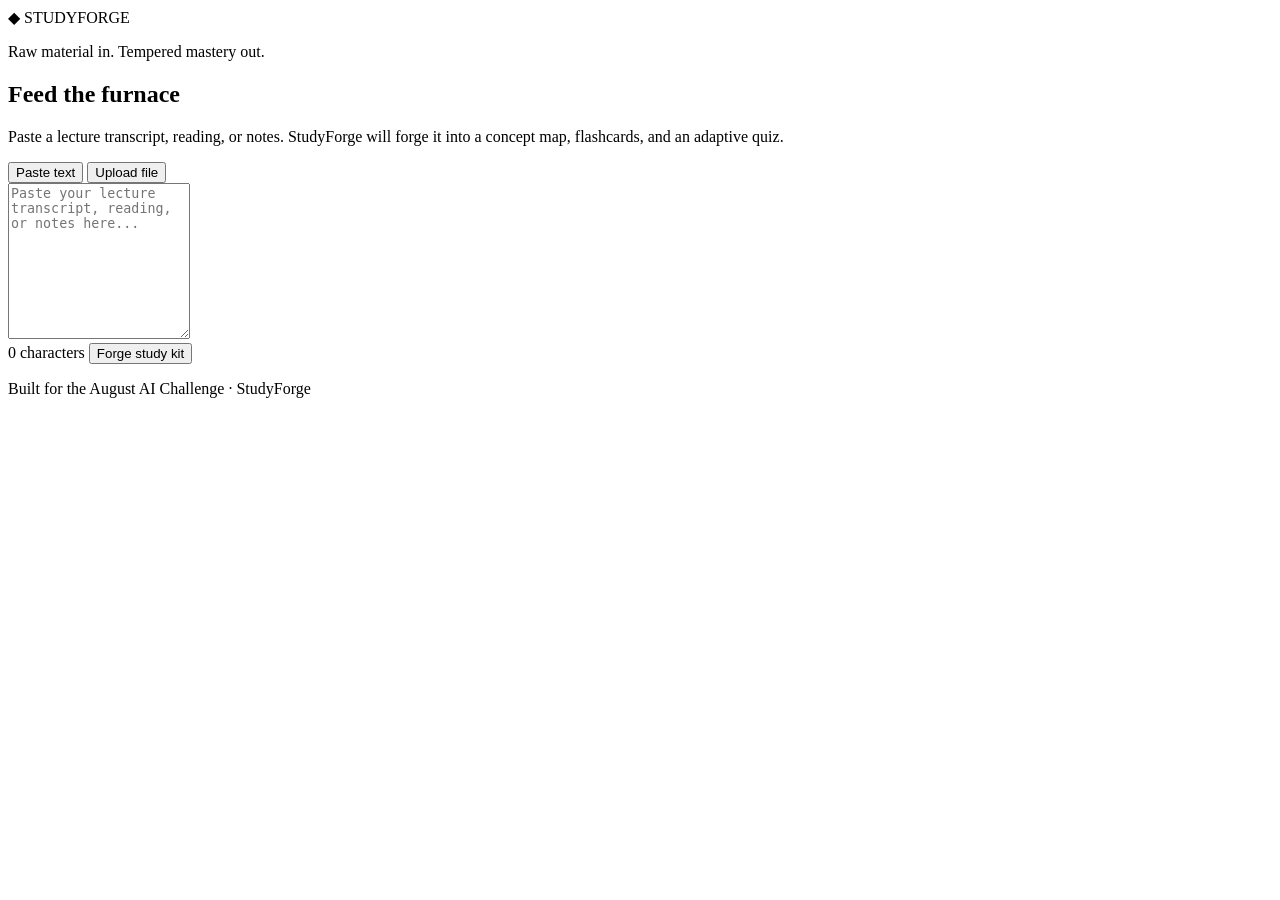
==== index.html @ 406756b8 "Fix" ====
<!DOCTYPE html>
<html lang="en">
<head>
<meta charset="UTF-8" />
<meta name="viewport" content="width=device-width, initial-scale=1.0" />
<title>StudyForge — turn raw material into mastery</title>
<link rel="preconnect" href="https://fonts.googleapis.com">
<link rel="preconnect" href="https://fonts.gstatic.com" crossorigin>
<link href="https://fonts.googleapis.com/css2?family=Space+Grotesk:wght@400;500;700&family=Source+Serif+4:opsz,wght@8..60,400;8..60,600&family=JetBrains+Mono:wght@400;500&display=swap" rel="stylesheet">
<link rel="stylesheet" href="style.css" />
</head>
<body>

  <div class="grid-backdrop" aria-hidden="true"></div>

  <header class="site-header">
    <div class="wordmark">
      <span class="wordmark-mark">&#9670;</span>
      <span>STUDYFORGE</span>
    </div>
    <p class="tagline">Raw material in. Tempered mastery out.</p>
  </header>

  <main id="app">

    <!-- ============ STAGE 1: INTAKE ============ -->
    <section id="intake" class="stage">
      <div class="furnace">
        <h1 class="furnace-title">Feed the furnace</h1>
        <p class="furnace-sub">Paste a lecture transcript, reading, or notes. StudyForge will forge it into a concept map, flashcards, and an adaptive quiz.</p>

        <div class="input-tabs" role="tablist" aria-label="Choose input method">
          <button class="input-tab active" data-tab="paste" role="tab" aria-selected="true">Paste text</button>
          <button class="input-tab" data-tab="file" role="tab" aria-selected="false">Upload file</button>
        </div>

        <div class="input-panel" data-panel="paste">
          <textarea id="source-text" placeholder="Paste your lecture transcript, reading, or notes here..." rows="10"></textarea>
        </div>

        <div class="input-panel" data-panel="file" hidden>
          <label class="dropzone" for="file-input">
            <span class="dropzone-icon">&#8613;</span>
            <span id="dropzone-label">Drop a .txt or .pdf file, or click to browse</span>
            <input type="file" id="file-input" accept=".txt,.pdf" hidden />
          </label>
        </div>

        <div class="furnace-controls">
          <span id="char-count" class="char-count">0 characters</span>
          <button id="forge-btn" class="btn-primary">Forge study kit</button>
        </div>

        <p id="intake-error" class="error-msg" hidden></p>
      </div>
    </section>

    <!-- ============ LOADING ============ -->
    <section id="loading" class="stage" hidden>
      <div class="forging-anim">
        <div class="ember-pulse"></div>
        <p id="loading-label">Heating the material&hellip;</p>
      </div>
    </section>

    <!-- ============ STAGE 2: WORKSHOP ============ -->
    <section id="workshop" class="stage" hidden>

      <div class="workshop-header">
        <h1 id="kit-title" class="kit-title"></h1>
        <button id="restart-btn" class="btn-ghost">&#8592; Forge something new</button>
      </div>

      <nav class="tab-bar" role="tablist" aria-label="Study kit sections">
        <button class="ws-tab active" data-target="panel-summary" role="tab" aria-selected="true">01 · Cheat sheet</button>
        <button class="ws-tab" data-target="panel-map" role="tab" aria-selected="false">02 · Concept map</button>
        <button class="ws-tab" data-target="panel-cards" role="tab" aria-selected="false">03 · Flashcards</button>
        <button class="ws-tab" data-target="panel-quiz" role="tab" aria-selected="false">04 · Quiz</button>
      </nav>

      <div id="panel-summary" class="ws-panel active">
        <div class="cheat-sheet">
          <p id="summary-text"></p>
        </div>
      </div>

      <div id="panel-map" class="ws-panel" hidden>
        <p class="panel-hint">Mastery gauges cool from ember to steel as you prove you know a concept in the quiz.</p>
        <ul id="concept-tree" class="concept-tree"></ul>
      </div>

      <div id="panel-cards" class="ws-panel" hidden>
        <div class="flash-controls">
          <button id="flash-prev" class="btn-ghost" aria-label="Previous flashcard">&#8592;</button>
          <span id="flash-position" class="flash-position"></span>
          <button id="flash-next" class="btn-ghost" aria-label="Next flashcard">&#8594;</button>
        </div>
        <div id="flashcard" class="flashcard" tabindex="0" role="button" aria-label="Flip flashcard">
          <div class="flashcard-inner">
            <div class="flashcard-face flashcard-front">
              <span class="flashcard-label">Question</span>
              <p id="flash-q"></p>
            </div>
            <div class="flashcard-face flashcard-back">
              <span class="flashcard-label">Answer</span>
              <p id="flash-a"></p>
            </div>
          </div>
        </div>
        <p class="flash-hint">Click the card to flip it</p>
      </div>

      <div id="panel-quiz" class="ws-panel" hidden>
        <div id="quiz-progress" class="quiz-progress"></div>
        <div id="quiz-body"></div>
        <div id="quiz-complete" class="quiz-complete" hidden>
          <h2>Quiz complete</h2>
          <p id="quiz-score"></p>
          <button id="retry-weak" class="btn-primary">Retry weak concepts only</button>
        </div>
      </div>

    </section>

  </main>

  <footer class="site-footer">
    <p>Built for the August AI Challenge &middot; StudyForge</p>
  </footer>

  <script src="config.js"></script>
  <script src="app.js"></script>
</body>
</html>
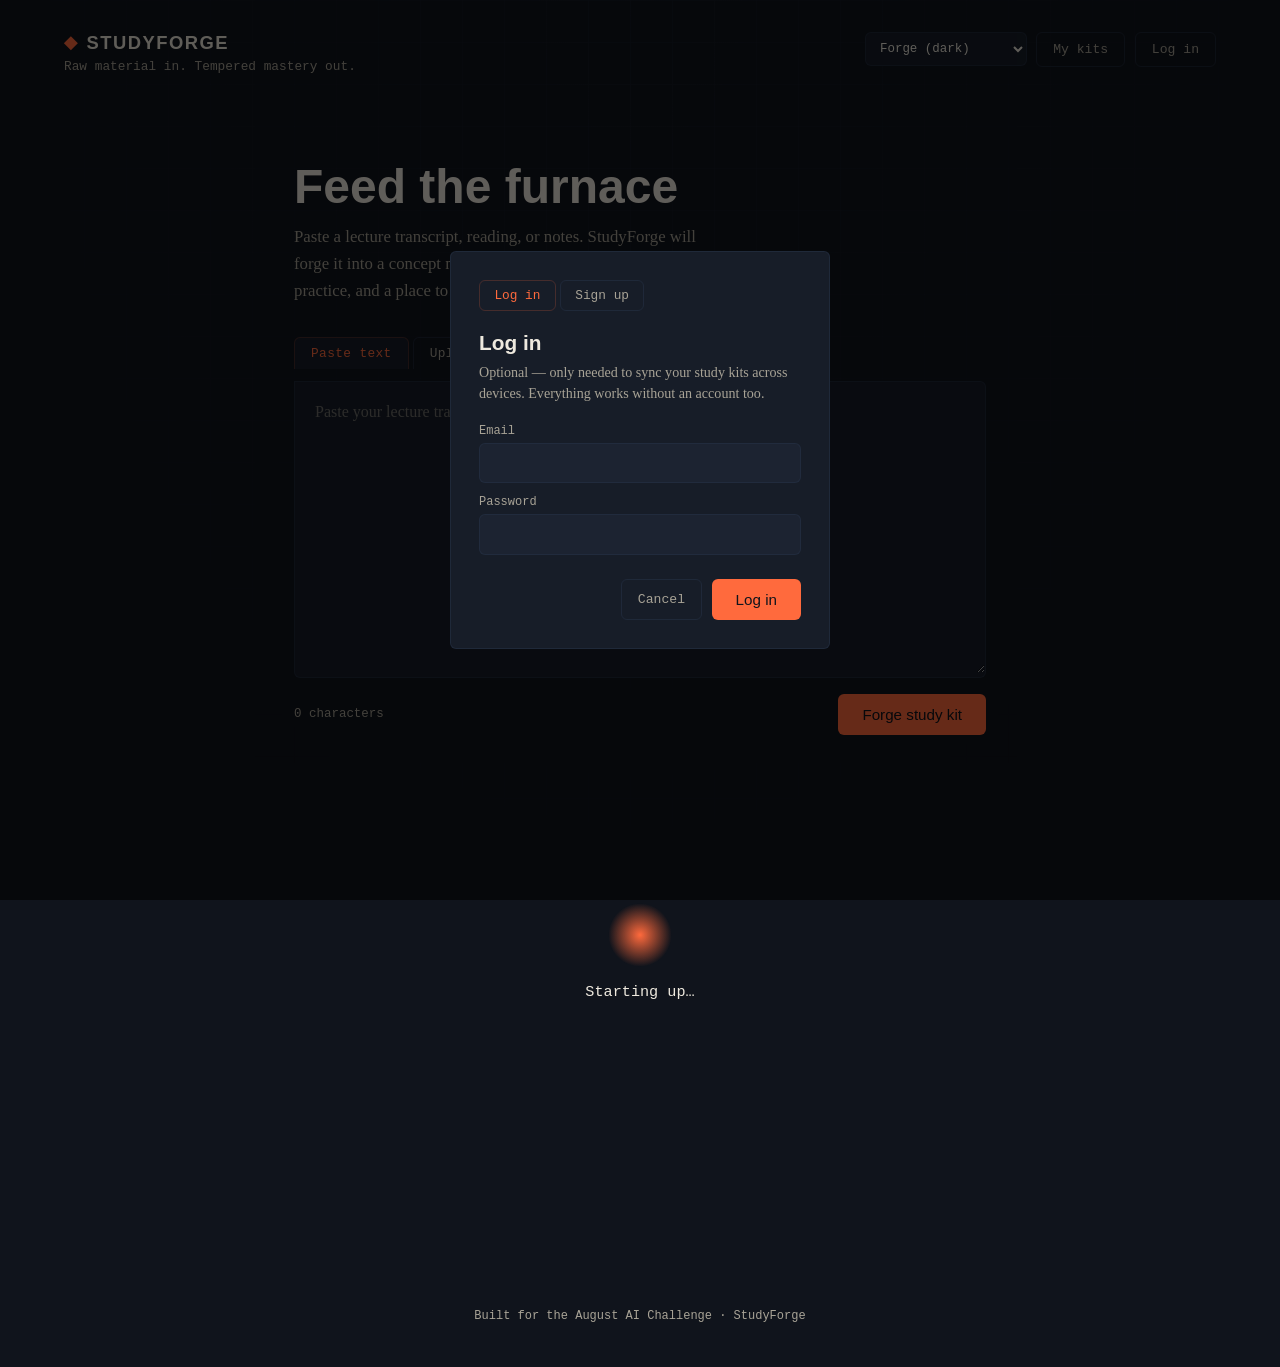
==== commit d2597eb0: "modified and new files added to upgrade the app" ====
--- a/index.html
+++ b/index.html
@@ -8,26 +8,61 @@
 <link rel="preconnect" href="https://fonts.gstatic.com" crossorigin>
 <link href="https://fonts.googleapis.com/css2?family=Space+Grotesk:wght@400;500;700&family=Source+Serif+4:opsz,wght@8..60,400;8..60,600&family=JetBrains+Mono:wght@400;500&display=swap" rel="stylesheet">
 <link rel="stylesheet" href="style.css" />
+<script>
+  // Apply the saved theme before first paint to avoid a flash of the wrong theme.
+  (function () {
+    try {
+      var saved = localStorage.getItem("studyforge_theme") || "forge";
+      document.documentElement.setAttribute("data-theme", saved);
+    } catch (e) {}
+  })();
+</script>
 </head>
 <body>
 
   <div class="grid-backdrop" aria-hidden="true"></div>
 
   <header class="site-header">
-    <div class="wordmark">
-      <span class="wordmark-mark">&#9670;</span>
-      <span>STUDYFORGE</span>
+    <div class="header-left">
+      <div class="wordmark">
+        <span class="wordmark-mark">&#9670;</span>
+        <span>STUDYFORGE</span>
+      </div>
+      <p class="tagline">Raw material in. Tempered mastery out.</p>
     </div>
-    <p class="tagline">Raw material in. Tempered mastery out.</p>
+
+    <div class="header-right">
+      <div class="theme-switcher">
+        <label for="theme-select" class="visually-hidden">Theme</label>
+        <select id="theme-select">
+          <option value="forge">Forge (dark)</option>
+          <option value="daylight">Daylight (light)</option>
+          <option value="midnight">Midnight Focus</option>
+          <option value="contrast">High Contrast</option>
+        </select>
+      </div>
+      <button id="history-btn" class="btn-ghost">My kits</button>
+      <div id="auth-area"></div>
+    </div>
   </header>
 
   <main id="app">
+
+    <!-- ============ STAGE 0: HISTORY ============ -->
+    <section id="history" class="stage" hidden>
+      <div class="history-header">
+        <h1 class="furnace-title">Your study kits</h1>
+        <button id="history-close" class="btn-ghost">&#8592; Back</button>
+      </div>
+      <p id="history-empty" class="panel-hint" hidden>Nothing forged yet — go make your first study kit.</p>
+      <ul id="history-list" class="history-list"></ul>
+    </section>
 
     <!-- ============ STAGE 1: INTAKE ============ -->
     <section id="intake" class="stage">
       <div class="furnace">
         <h1 class="furnace-title">Feed the furnace</h1>
-        <p class="furnace-sub">Paste a lecture transcript, reading, or notes. StudyForge will forge it into a concept map, flashcards, and an adaptive quiz.</p>
+        <p class="furnace-sub">Paste a lecture transcript, reading, or notes. StudyForge will forge it into a concept map, flashcards, a quiz, short-answer practice, and a place to ask follow-up questions.</p>
 
         <div class="input-tabs" role="tablist" aria-label="Choose input method">
           <button class="input-tab active" data-tab="paste" role="tab" aria-selected="true">Paste text</button>
@@ -55,11 +90,12 @@
       </div>
     </section>
 
-    <!-- ============ LOADING ============ -->
+    <!-- ============ LOADING (real stage-by-stage progress) ============ -->
     <section id="loading" class="stage" hidden>
       <div class="forging-anim">
         <div class="ember-pulse"></div>
-        <p id="loading-label">Heating the material&hellip;</p>
+        <p id="loading-label">Starting up&hellip;</p>
+        <p id="loading-sublabel" class="loading-sublabel"></p>
       </div>
     </section>
 
@@ -76,6 +112,8 @@
         <button class="ws-tab" data-target="panel-map" role="tab" aria-selected="false">02 · Concept map</button>
         <button class="ws-tab" data-target="panel-cards" role="tab" aria-selected="false">03 · Flashcards</button>
         <button class="ws-tab" data-target="panel-quiz" role="tab" aria-selected="false">04 · Quiz</button>
+        <button class="ws-tab" data-target="panel-short" role="tab" aria-selected="false">05 · Short answer</button>
+        <button class="ws-tab" data-target="panel-ask" role="tab" aria-selected="false">06 · Ask</button>
       </nav>
 
       <div id="panel-summary" class="ws-panel active">
@@ -85,7 +123,7 @@
       </div>
 
       <div id="panel-map" class="ws-panel" hidden>
-        <p class="panel-hint">Mastery gauges cool from ember to steel as you prove you know a concept in the quiz.</p>
+        <p class="panel-hint">Mastery gauges cool from ember to steel to green as you prove you know a concept in the quiz.</p>
         <ul id="concept-tree" class="concept-tree"></ul>
       </div>
 
@@ -120,9 +158,46 @@
         </div>
       </div>
 
+      <div id="panel-short" class="ws-panel" hidden>
+        <p class="panel-hint">Write your answer in your own words — you'll get feedback on what's there and what's missing.</p>
+        <div id="short-answer-list"></div>
+      </div>
+
+      <div id="panel-ask" class="ws-panel" hidden>
+        <p class="panel-hint">Ask anything about this material. Answers are grounded in what you actually gave StudyForge.</p>
+        <div id="ask-thread" class="ask-thread"></div>
+        <form id="ask-form" class="ask-form">
+          <input id="ask-input" type="text" placeholder="e.g. What's the difference between X and Y?" autocomplete="off" />
+          <button type="submit" class="btn-primary">Ask</button>
+        </form>
+      </div>
+
     </section>
 
   </main>
+
+  <!-- ============ AUTH MODAL ============ -->
+  <div id="auth-modal" class="modal-backdrop" hidden>
+    <div class="modal" role="dialog" aria-modal="true" aria-labelledby="auth-modal-title">
+      <div class="modal-tabs">
+        <button class="modal-tab active" data-mode="login">Log in</button>
+        <button class="modal-tab" data-mode="signup">Sign up</button>
+      </div>
+      <h2 id="auth-modal-title" class="modal-title">Log in</h2>
+      <p class="modal-sub">Optional — only needed to sync your study kits across devices. Everything works without an account too.</p>
+      <form id="auth-form">
+        <label class="field-label" for="auth-email">Email</label>
+        <input id="auth-email" type="email" required autocomplete="email" />
+        <label class="field-label" for="auth-password">Password</label>
+        <input id="auth-password" type="password" required autocomplete="current-password" minlength="8" />
+        <p id="auth-error" class="error-msg" hidden></p>
+        <div class="modal-actions">
+          <button type="button" id="auth-cancel" class="btn-ghost">Cancel</button>
+          <button type="submit" id="auth-submit" class="btn-primary">Log in</button>
+        </div>
+      </form>
+    </div>
+  </div>
 
   <footer class="site-footer">
     <p>Built for the August AI Challenge &middot; StudyForge</p>
--- a/style.css
+++ b/style.css
@@ -0,0 +1,846 @@
+/* ============================================================
+   StudyForge — design tokens
+   Metaphor: raw material -> forged, tempered study tools.
+   Ember (warm) = untested / weak. Steel (cool) = reviewing.
+   Tempered green = mastered.
+   ============================================================ */
+
+:root,
+[data-theme="forge"] {
+  --ink: #10141c;
+  --ink-raised: #171d28;
+  --ink-card: #1c2331;
+  --blueprint-line: #26314599;
+  --paper: #eee9de;
+  --paper-dim: #a8a396;
+  --ember: #ff6a3d;
+  --ember-dim: #ff6a3d33;
+  --steel: #5b9bd5;
+  --steel-dim: #5b9bd533;
+  --tempered: #6fcf97;
+  --danger: #ff5c5c;
+  --grid-opacity: 0.35;
+}
+
+[data-theme="daylight"] {
+  --ink: #f4f1e8;
+  --ink-raised: #ffffff;
+  --ink-card: #ffffff;
+  --blueprint-line: #c9c2ac99;
+  --paper: #2a2620;
+  --paper-dim: #756e5e;
+  --ember: #d9622f;
+  --ember-dim: #d9622f22;
+  --steel: #2f6fa8;
+  --steel-dim: #2f6fa822;
+  --tempered: #2f8a5c;
+  --danger: #c93b3b;
+  --grid-opacity: 0.25;
+}
+
+[data-theme="midnight"] {
+  --ink: #0b0c0e;
+  --ink-raised: #131416;
+  --ink-card: #17181b;
+  --blueprint-line: #2a2c3099;
+  --paper: #d8d8d8;
+  --paper-dim: #85868a;
+  --ember: #c9a15a;
+  --ember-dim: #c9a15a2b;
+  --steel: #6b7580;
+  --steel-dim: #6b75802b;
+  --tempered: #6f9c81;
+  --danger: #b5605f;
+  --grid-opacity: 0.15;
+}
+
+[data-theme="contrast"] {
+  --ink: #000000;
+  --ink-raised: #0d0d0d;
+  --ink-card: #000000;
+  --blueprint-line: #ffffff55;
+  --paper: #ffffff;
+  --paper-dim: #d9d9d9;
+  --ember: #ffb400;
+  --ember-dim: #ffb40044;
+  --steel: #66d9ff;
+  --steel-dim: #66d9ff44;
+  --tempered: #5cff8f;
+  --danger: #ff6b6b;
+  --grid-opacity: 0.1;
+}
+
+:root {
+  --font-display: 'Space Grotesk', sans-serif;
+  --font-body: 'Source Serif 4', serif;
+  --font-mono: 'JetBrains Mono', monospace;
+  --radius: 6px;
+}
+
+* { box-sizing: border-box; }
+
+html, body {
+  margin: 0;
+  padding: 0;
+  background: var(--ink);
+  color: var(--paper);
+  font-family: var(--font-body);
+  min-height: 100vh;
+}
+
+body {
+  position: relative;
+  overflow-x: hidden;
+  transition: background 0.2s ease, color 0.2s ease;
+}
+
+[data-theme="contrast"] * {
+  border-color: var(--blueprint-line) !important;
+}
+
+.visually-hidden {
+  position: absolute;
+  width: 1px; height: 1px;
+  overflow: hidden;
+  clip: rect(0 0 0 0);
+}
+
+.grid-backdrop {
+  position: fixed;
+  inset: 0;
+  z-index: 0;
+  pointer-events: none;
+  background-image:
+    linear-gradient(var(--blueprint-line) 1px, transparent 1px),
+    linear-gradient(90deg, var(--blueprint-line) 1px, transparent 1px);
+  background-size: 42px 42px;
+  opacity: var(--grid-opacity);
+  mask-image: radial-gradient(ellipse at top, black, transparent 75%);
+}
+
+.site-header, main, .site-footer, .modal-backdrop {
+  position: relative;
+  z-index: 1;
+}
+
+/* ---------- Header ---------- */
+
+.site-header {
+  padding: 2rem clamp(1.25rem, 5vw, 4rem) 1rem;
+  display: flex;
+  align-items: flex-start;
+  justify-content: space-between;
+  gap: 1.5rem;
+  flex-wrap: wrap;
+}
+
+.header-left { display: flex; flex-direction: column; gap: 0.3rem; }
+
+.header-right {
+  display: flex;
+  align-items: center;
+  gap: 0.6rem;
+  flex-wrap: wrap;
+}
+
+.wordmark {
+  font-family: var(--font-display);
+  font-weight: 700;
+  font-size: 1.15rem;
+  letter-spacing: 0.08em;
+  display: flex;
+  align-items: center;
+  gap: 0.5rem;
+}
+
+.wordmark-mark { color: var(--ember); font-size: 0.9em; }
+
+.tagline {
+  font-family: var(--font-mono);
+  font-size: 0.8rem;
+  color: var(--paper-dim);
+  margin: 0;
+}
+
+.theme-switcher select {
+  font-family: var(--font-mono);
+  font-size: 0.78rem;
+  background: var(--ink-raised);
+  color: var(--paper);
+  border: 1px solid var(--blueprint-line);
+  border-radius: var(--radius);
+  padding: 0.5rem 0.6rem;
+  cursor: pointer;
+}
+
+#auth-area {
+  display: flex;
+  align-items: center;
+  gap: 0.5rem;
+  font-family: var(--font-mono);
+  font-size: 0.8rem;
+  color: var(--paper-dim);
+}
+
+/* ---------- Layout shell ---------- */
+
+main {
+  max-width: 820px;
+  margin: 0 auto;
+  padding: 1.5rem clamp(1.25rem, 5vw, 4rem) 5rem;
+}
+
+.stage { width: 100%; }
+
+/* ---------- Intake / furnace ---------- */
+
+.furnace { margin-top: 3rem; }
+
+.furnace-title {
+  font-family: var(--font-display);
+  font-weight: 700;
+  font-size: clamp(2rem, 5vw, 3rem);
+  margin: 0 0 0.75rem;
+  line-height: 1.05;
+}
+
+.furnace-sub {
+  font-family: var(--font-body);
+  color: var(--paper-dim);
+  font-size: 1.05rem;
+  max-width: 52ch;
+  margin: 0 0 2rem;
+  line-height: 1.6;
+}
+
+.input-tabs { display: flex; gap: 0.25rem; margin-bottom: 0.75rem; }
+
+.input-tab {
+  font-family: var(--font-mono);
+  font-size: 0.8rem;
+  letter-spacing: 0.03em;
+  background: transparent;
+  border: 1px solid var(--blueprint-line);
+  border-bottom: none;
+  color: var(--paper-dim);
+  padding: 0.5rem 1rem;
+  border-radius: var(--radius) var(--radius) 0 0;
+  cursor: pointer;
+}
+
+.input-tab.active {
+  color: var(--ember);
+  border-color: var(--ember-dim);
+  background: var(--ink-raised);
+}
+
+.input-panel {
+  background: var(--ink-raised);
+  border: 1px solid var(--blueprint-line);
+  border-radius: 0 var(--radius) var(--radius) var(--radius);
+}
+
+#source-text {
+  width: 100%;
+  background: transparent;
+  border: none;
+  color: var(--paper);
+  font-family: var(--font-body);
+  font-size: 1rem;
+  line-height: 1.6;
+  padding: 1.1rem 1.25rem;
+  resize: vertical;
+  min-height: 200px;
+}
+
+#source-text:focus { outline: none; }
+#source-text::placeholder { color: var(--paper-dim); opacity: 0.6; }
+
+.dropzone {
+  display: flex;
+  flex-direction: column;
+  align-items: center;
+  justify-content: center;
+  gap: 0.75rem;
+  min-height: 200px;
+  cursor: pointer;
+  color: var(--paper-dim);
+  font-family: var(--font-mono);
+  font-size: 0.9rem;
+  text-align: center;
+  padding: 1rem;
+}
+
+.dropzone-icon { font-size: 1.75rem; color: var(--ember); }
+
+.furnace-controls {
+  display: flex;
+  align-items: center;
+  justify-content: space-between;
+  margin-top: 1rem;
+}
+
+.char-count { font-family: var(--font-mono); font-size: 0.78rem; color: var(--paper-dim); }
+
+.error-msg {
+  color: var(--danger);
+  font-family: var(--font-mono);
+  font-size: 0.85rem;
+  margin-top: 0.75rem;
+}
+
+/* ---------- Buttons ---------- */
+
+.btn-primary {
+  font-family: var(--font-display);
+  font-weight: 500;
+  font-size: 0.95rem;
+  background: var(--ember);
+  color: var(--ink);
+  border: none;
+  padding: 0.75rem 1.5rem;
+  border-radius: var(--radius);
+  cursor: pointer;
+  transition: transform 0.12s ease, opacity 0.12s ease;
+}
+
+.btn-primary:hover { opacity: 0.88; }
+.btn-primary:active { transform: scale(0.98); }
+.btn-primary:disabled { opacity: 0.5; cursor: not-allowed; }
+
+.btn-ghost {
+  font-family: var(--font-mono);
+  font-size: 0.82rem;
+  background: transparent;
+  color: var(--paper-dim);
+  border: 1px solid var(--blueprint-line);
+  padding: 0.55rem 1rem;
+  border-radius: var(--radius);
+  cursor: pointer;
+}
+
+.btn-ghost:hover { color: var(--paper); border-color: var(--paper-dim); }
+
+/* ---------- Loading ---------- */
+
+#loading {
+  display: flex;
+  flex-direction: column;
+  align-items: center;
+  justify-content: center;
+  min-height: 50vh;
+  text-align: center;
+}
+
+.forging-anim { display: flex; flex-direction: column; align-items: center; gap: 1rem; }
+
+.ember-pulse {
+  width: 64px;
+  height: 64px;
+  border-radius: 50%;
+  background: radial-gradient(circle, var(--ember) 0%, transparent 70%);
+  animation: pulse 1.3s ease-in-out infinite;
+}
+
+@keyframes pulse {
+  0%, 100% { transform: scale(0.85); opacity: 0.6; }
+  50% { transform: scale(1.15); opacity: 1; }
+}
+
+#loading-label {
+  font-family: var(--font-mono);
+  color: var(--paper);
+  font-size: 0.95rem;
+  margin: 0;
+}
+
+.loading-sublabel {
+  font-family: var(--font-mono);
+  color: var(--paper-dim);
+  font-size: 0.78rem;
+  margin: 0;
+}
+
+/* ---------- Workshop ---------- */
+
+.workshop-header {
+  display: flex;
+  align-items: baseline;
+  justify-content: space-between;
+  gap: 1rem;
+  flex-wrap: wrap;
+  margin-top: 2rem;
+  margin-bottom: 1.5rem;
+}
+
+.kit-title {
+  font-family: var(--font-display);
+  font-weight: 700;
+  font-size: clamp(1.4rem, 3.5vw, 2rem);
+  margin: 0;
+}
+
+.tab-bar {
+  display: flex;
+  gap: 0.25rem;
+  border-bottom: 1px solid var(--blueprint-line);
+  margin-bottom: 2rem;
+  overflow-x: auto;
+}
+
+.ws-tab {
+  font-family: var(--font-mono);
+  font-size: 0.76rem;
+  letter-spacing: 0.02em;
+  background: transparent;
+  border: none;
+  color: var(--paper-dim);
+  padding: 0.75rem 0.8rem;
+  cursor: pointer;
+  white-space: nowrap;
+  border-bottom: 2px solid transparent;
+  margin-bottom: -1px;
+}
+
+.ws-tab.active { color: var(--ember); border-bottom-color: var(--ember); }
+
+.ws-panel { animation: fadein 0.2s ease; }
+
+@keyframes fadein {
+  from { opacity: 0; transform: translateY(4px); }
+  to { opacity: 1; transform: translateY(0); }
+}
+
+/* ---------- Cheat sheet ---------- */
+
+.cheat-sheet {
+  background: var(--ink-card);
+  border: 1px solid var(--blueprint-line);
+  border-left: 3px solid var(--ember);
+  border-radius: var(--radius);
+  padding: 1.75rem;
+}
+
+#summary-text {
+  font-family: var(--font-body);
+  font-size: 1.08rem;
+  line-height: 1.75;
+  margin: 0;
+  color: var(--paper);
+}
+
+/* ---------- Concept map ---------- */
+
+.panel-hint {
+  font-family: var(--font-mono);
+  font-size: 0.78rem;
+  color: var(--paper-dim);
+  margin: 0 0 1.25rem;
+}
+
+.concept-tree, .concept-tree ul { list-style: none; margin: 0; padding: 0; }
+.concept-tree > li { margin-bottom: 0.6rem; }
+.concept-tree ul { margin-top: 0.6rem; padding-left: 1.5rem; border-left: 1px dashed var(--blueprint-line); }
+
+.concept-node {
+  display: flex;
+  align-items: center;
+  gap: 0.75rem;
+  background: var(--ink-card);
+  border: 1px solid var(--blueprint-line);
+  border-radius: var(--radius);
+  padding: 0.75rem 1rem;
+}
+
+.gauge {
+  width: 10px;
+  height: 10px;
+  border-radius: 50%;
+  flex-shrink: 0;
+  background: var(--ember);
+  box-shadow: 0 0 8px 1px var(--ember-dim);
+  transition: background 0.4s ease, box-shadow 0.4s ease;
+}
+
+.gauge.mastered { background: var(--tempered); box-shadow: 0 0 8px 1px var(--tempered); }
+.gauge.steel { background: var(--steel); box-shadow: 0 0 8px 1px var(--steel-dim); }
+
+.concept-node-body { flex: 1; }
+
+.concept-node-title {
+  font-family: var(--font-display);
+  font-weight: 500;
+  font-size: 0.95rem;
+  margin: 0 0 0.2rem;
+}
+
+.concept-node-desc {
+  font-family: var(--font-body);
+  font-size: 0.9rem;
+  color: var(--paper-dim);
+  margin: 0;
+  line-height: 1.5;
+}
+
+/* ---------- Flashcards ---------- */
+
+.flash-controls {
+  display: flex;
+  align-items: center;
+  justify-content: center;
+  gap: 1.5rem;
+  margin-bottom: 1.25rem;
+}
+
+.flash-position { font-family: var(--font-mono); font-size: 0.82rem; color: var(--paper-dim); }
+
+.flashcard { perspective: 1200px; height: 260px; cursor: pointer; margin: 0 auto; }
+
+.flashcard-inner {
+  position: relative;
+  width: 100%;
+  height: 100%;
+  transition: transform 0.5s;
+  transform-style: preserve-3d;
+}
+
+.flashcard.flipped .flashcard-inner { transform: rotateY(180deg); }
+
+.flashcard-face {
+  position: absolute;
+  inset: 0;
+  backface-visibility: hidden;
+  background: var(--ink-card);
+  border: 1px solid var(--blueprint-line);
+  border-radius: var(--radius);
+  display: flex;
+  flex-direction: column;
+  align-items: center;
+  justify-content: center;
+  text-align: center;
+  padding: 2rem;
+}
+
+.flashcard-front { border-top: 3px solid var(--steel); }
+.flashcard-back { border-top: 3px solid var(--ember); transform: rotateY(180deg); }
+
+.flashcard-label {
+  font-family: var(--font-mono);
+  font-size: 0.72rem;
+  letter-spacing: 0.1em;
+  text-transform: uppercase;
+  color: var(--paper-dim);
+  margin-bottom: 0.75rem;
+}
+
+.flashcard-face p { font-family: var(--font-body); font-size: 1.15rem; line-height: 1.5; margin: 0; }
+
+.flash-hint {
+  text-align: center;
+  font-family: var(--font-mono);
+  font-size: 0.75rem;
+  color: var(--paper-dim);
+  margin-top: 0.9rem;
+}
+
+/* ---------- Quiz ---------- */
+
+.quiz-progress { font-family: var(--font-mono); font-size: 0.78rem; color: var(--paper-dim); margin-bottom: 1rem; }
+
+.quiz-question {
+  background: var(--ink-card);
+  border: 1px solid var(--blueprint-line);
+  border-radius: var(--radius);
+  padding: 1.5rem;
+}
+
+.quiz-question-concept {
+  font-family: var(--font-mono);
+  font-size: 0.72rem;
+  color: var(--steel);
+  text-transform: uppercase;
+  letter-spacing: 0.06em;
+  margin: 0 0 0.6rem;
+}
+
+.quiz-question-text { font-family: var(--font-body); font-size: 1.15rem; margin: 0 0 1.25rem; line-height: 1.5; }
+
+.quiz-option {
+  display: block;
+  width: 100%;
+  text-align: left;
+  background: var(--ink-raised);
+  border: 1px solid var(--blueprint-line);
+  color: var(--paper);
+  font-family: var(--font-body);
+  font-size: 1rem;
+  padding: 0.8rem 1rem;
+  border-radius: var(--radius);
+  margin-bottom: 0.6rem;
+  cursor: pointer;
+}
+
+.quiz-option:hover { border-color: var(--paper-dim); }
+.quiz-option.correct { border-color: var(--tempered); background: color-mix(in srgb, var(--tempered) 15%, transparent); }
+.quiz-option.incorrect { border-color: var(--danger); background: color-mix(in srgb, var(--danger) 15%, transparent); }
+.quiz-option:disabled { cursor: default; }
+
+.quiz-feedback { margin-top: 1.25rem; padding-top: 1.25rem; border-top: 1px dashed var(--blueprint-line); }
+.quiz-feedback-loading { font-family: var(--font-mono); font-size: 0.85rem; color: var(--paper-dim); }
+.quiz-feedback h3 { font-family: var(--font-display); font-size: 0.95rem; color: var(--ember); margin: 0 0 0.5rem; }
+.quiz-feedback p { font-family: var(--font-body); font-size: 1rem; line-height: 1.6; margin: 0 0 0.75rem; }
+.quiz-feedback .analogy { font-style: italic; color: var(--paper-dim); }
+
+.quiz-next-btn { margin-top: 1rem; }
+
+.quiz-complete { text-align: center; padding: 2.5rem 1rem; }
+.quiz-complete h2 { font-family: var(--font-display); margin-bottom: 0.5rem; }
+.quiz-complete p { font-family: var(--font-mono); color: var(--paper-dim); margin-bottom: 1.5rem; }
+
+/* ---------- Short answer ---------- */
+
+.short-answer-item {
+  background: var(--ink-card);
+  border: 1px solid var(--blueprint-line);
+  border-radius: var(--radius);
+  padding: 1.5rem;
+  margin-bottom: 1.25rem;
+}
+
+.short-answer-question {
+  font-family: var(--font-body);
+  font-size: 1.08rem;
+  line-height: 1.5;
+  margin: 0 0 1rem;
+}
+
+.short-answer-item textarea {
+  width: 100%;
+  background: var(--ink-raised);
+  border: 1px solid var(--blueprint-line);
+  border-radius: var(--radius);
+  color: var(--paper);
+  font-family: var(--font-body);
+  font-size: 0.98rem;
+  padding: 0.8rem;
+  resize: vertical;
+  min-height: 90px;
+}
+
+.short-answer-item textarea:focus { outline: none; border-color: var(--paper-dim); }
+
+.short-answer-submit { margin-top: 0.85rem; }
+
+.short-answer-feedback {
+  margin-top: 1rem;
+  padding-top: 1rem;
+  border-top: 1px dashed var(--blueprint-line);
+  font-family: var(--font-body);
+  font-size: 0.98rem;
+  line-height: 1.6;
+}
+
+.verdict-badge {
+  display: inline-block;
+  font-family: var(--font-mono);
+  font-size: 0.7rem;
+  letter-spacing: 0.05em;
+  text-transform: uppercase;
+  padding: 0.2rem 0.55rem;
+  border-radius: 999px;
+  margin-bottom: 0.6rem;
+}
+
+.verdict-correct { background: color-mix(in srgb, var(--tempered) 20%, transparent); color: var(--tempered); }
+.verdict-partial { background: color-mix(in srgb, var(--ember) 20%, transparent); color: var(--ember); }
+.verdict-incorrect { background: color-mix(in srgb, var(--danger) 20%, transparent); color: var(--danger); }
+
+/* ---------- Ask tab ---------- */
+
+.ask-thread { display: flex; flex-direction: column; gap: 1rem; margin-bottom: 1.25rem; }
+
+.ask-item { display: flex; flex-direction: column; gap: 0.5rem; }
+
+.ask-question {
+  align-self: flex-end;
+  max-width: 85%;
+  background: var(--ember-dim);
+  border: 1px solid var(--ember-dim);
+  border-radius: var(--radius);
+  padding: 0.7rem 1rem;
+  font-family: var(--font-body);
+  font-size: 0.98rem;
+}
+
+.ask-answer {
+  align-self: flex-start;
+  max-width: 85%;
+  background: var(--ink-card);
+  border: 1px solid var(--blueprint-line);
+  border-radius: var(--radius);
+  padding: 0.85rem 1rem;
+  font-family: var(--font-body);
+  font-size: 0.98rem;
+  line-height: 1.6;
+}
+
+.ask-form { display: flex; gap: 0.6rem; }
+
+.ask-form input {
+  flex: 1;
+  background: var(--ink-raised);
+  border: 1px solid var(--blueprint-line);
+  border-radius: var(--radius);
+  color: var(--paper);
+  font-family: var(--font-body);
+  font-size: 1rem;
+  padding: 0.75rem 1rem;
+}
+
+.ask-form input:focus { outline: none; border-color: var(--paper-dim); }
+
+.ask-loading { font-family: var(--font-mono); font-size: 0.8rem; color: var(--paper-dim); }
+
+/* ---------- History ---------- */
+
+.history-header {
+  display: flex;
+  align-items: baseline;
+  justify-content: space-between;
+  margin-top: 2rem;
+  margin-bottom: 1.5rem;
+}
+
+.history-list { list-style: none; margin: 0; padding: 0; }
+
+.history-item {
+  display: flex;
+  align-items: flex-start;
+  justify-content: space-between;
+  gap: 1rem;
+  background: var(--ink-card);
+  border: 1px solid var(--blueprint-line);
+  border-radius: var(--radius);
+  padding: 1.1rem 1.25rem;
+  margin-bottom: 0.75rem;
+  cursor: pointer;
+}
+
+.history-item:hover { border-color: var(--paper-dim); }
+
+.history-item-title { font-family: var(--font-display); font-weight: 500; font-size: 1rem; margin: 0 0 0.3rem; }
+
+.history-item-meta { font-family: var(--font-mono); font-size: 0.72rem; color: var(--paper-dim); margin: 0 0 0.4rem; }
+
+.history-item-preview {
+  font-family: var(--font-body);
+  font-size: 0.9rem;
+  color: var(--paper-dim);
+  margin: 0;
+  line-height: 1.5;
+}
+
+.history-delete {
+  font-family: var(--font-mono);
+  font-size: 0.7rem;
+  background: transparent;
+  border: 1px solid var(--blueprint-line);
+  color: var(--paper-dim);
+  border-radius: var(--radius);
+  padding: 0.4rem 0.7rem;
+  cursor: pointer;
+  flex-shrink: 0;
+}
+
+.history-delete:hover { color: var(--danger); border-color: var(--danger); }
+
+/* ---------- Auth modal ---------- */
+
+.modal-backdrop {
+  position: fixed;
+  inset: 0;
+  background: rgba(0, 0, 0, 0.6);
+  display: flex;
+  align-items: center;
+  justify-content: center;
+  padding: 1.5rem;
+  z-index: 10;
+}
+
+.modal {
+  background: var(--ink-raised);
+  border: 1px solid var(--blueprint-line);
+  border-radius: var(--radius);
+  padding: 1.75rem;
+  width: 100%;
+  max-width: 380px;
+}
+
+.modal-tabs { display: flex; gap: 0.25rem; margin-bottom: 1.25rem; }
+
+.modal-tab {
+  font-family: var(--font-mono);
+  font-size: 0.8rem;
+  background: transparent;
+  border: 1px solid var(--blueprint-line);
+  color: var(--paper-dim);
+  padding: 0.45rem 0.9rem;
+  border-radius: var(--radius);
+  cursor: pointer;
+}
+
+.modal-tab.active { color: var(--ember); border-color: var(--ember-dim); }
+
+.modal-title { font-family: var(--font-display); font-size: 1.3rem; margin: 0 0 0.4rem; }
+
+.modal-sub { font-family: var(--font-body); font-size: 0.88rem; color: var(--paper-dim); margin: 0 0 1.25rem; line-height: 1.5; }
+
+.field-label {
+  display: block;
+  font-family: var(--font-mono);
+  font-size: 0.75rem;
+  color: var(--paper-dim);
+  margin: 0.75rem 0 0.3rem;
+}
+
+#auth-form input {
+  width: 100%;
+  background: var(--ink-card);
+  border: 1px solid var(--blueprint-line);
+  border-radius: var(--radius);
+  color: var(--paper);
+  font-family: var(--font-body);
+  font-size: 0.98rem;
+  padding: 0.65rem 0.8rem;
+}
+
+#auth-form input:focus { outline: none; border-color: var(--paper-dim); }
+
+.modal-actions { display: flex; justify-content: flex-end; gap: 0.6rem; margin-top: 1.5rem; }
+
+/* ---------- Footer ---------- */
+
+.site-footer {
+  text-align: center;
+  padding: 2rem;
+  font-family: var(--font-mono);
+  font-size: 0.75rem;
+  color: var(--paper-dim);
+}
+
+/* ---------- Responsive ---------- */
+
+@media (max-width: 560px) {
+  .flashcard { height: 220px; }
+  .workshop-header { flex-direction: column; align-items: flex-start; }
+  .site-header { flex-direction: column; }
+  .ask-question, .ask-answer { max-width: 100%; }
+}
+
+/* ---------- Reduced motion ---------- */
+
+@media (prefers-reduced-motion: reduce) {
+  .ember-pulse { animation: none; }
+  .flashcard-inner { transition: none; }
+  .ws-panel { animation: none; }
+}
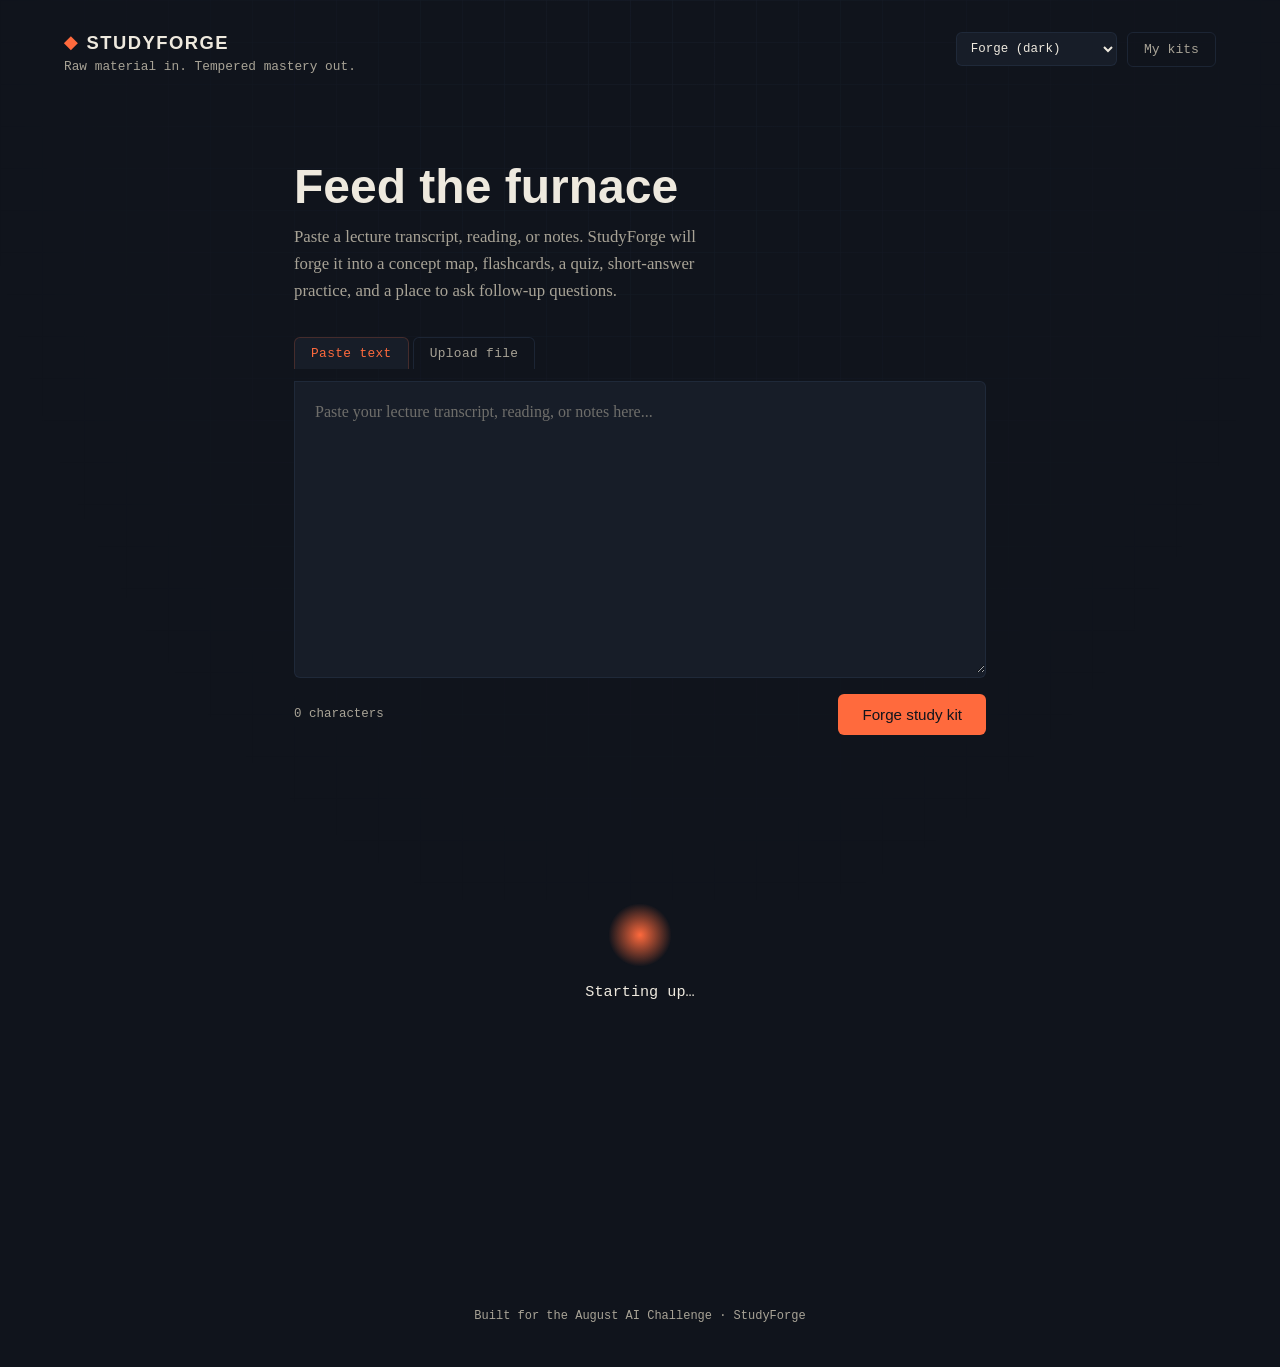
==== commit de770dff: "removed the login thingy because of bugs but will return soon" ====
--- a/index.html
+++ b/index.html
@@ -42,7 +42,6 @@
         </select>
       </div>
       <button id="history-btn" class="btn-ghost">My kits</button>
-      <div id="auth-area"></div>
     </div>
   </header>
 
@@ -55,6 +54,7 @@
         <button id="history-close" class="btn-ghost">&#8592; Back</button>
       </div>
       <p id="history-empty" class="panel-hint" hidden>Nothing forged yet — go make your first study kit.</p>
+      <p class="panel-hint">Saved on this device only — clearing your browser data will clear this history too.</p>
       <ul id="history-list" class="history-list"></ul>
     </section>
 
@@ -176,29 +176,6 @@
 
   </main>
 
-  <!-- ============ AUTH MODAL ============ -->
-  <div id="auth-modal" class="modal-backdrop" hidden>
-    <div class="modal" role="dialog" aria-modal="true" aria-labelledby="auth-modal-title">
-      <div class="modal-tabs">
-        <button class="modal-tab active" data-mode="login">Log in</button>
-        <button class="modal-tab" data-mode="signup">Sign up</button>
-      </div>
-      <h2 id="auth-modal-title" class="modal-title">Log in</h2>
-      <p class="modal-sub">Optional — only needed to sync your study kits across devices. Everything works without an account too.</p>
-      <form id="auth-form">
-        <label class="field-label" for="auth-email">Email</label>
-        <input id="auth-email" type="email" required autocomplete="email" />
-        <label class="field-label" for="auth-password">Password</label>
-        <input id="auth-password" type="password" required autocomplete="current-password" minlength="8" />
-        <p id="auth-error" class="error-msg" hidden></p>
-        <div class="modal-actions">
-          <button type="button" id="auth-cancel" class="btn-ghost">Cancel</button>
-          <button type="submit" id="auth-submit" class="btn-primary">Log in</button>
-        </div>
-      </form>
-    </div>
-  </div>
-
   <footer class="site-footer">
     <p>Built for the August AI Challenge &middot; StudyForge</p>
   </footer>
